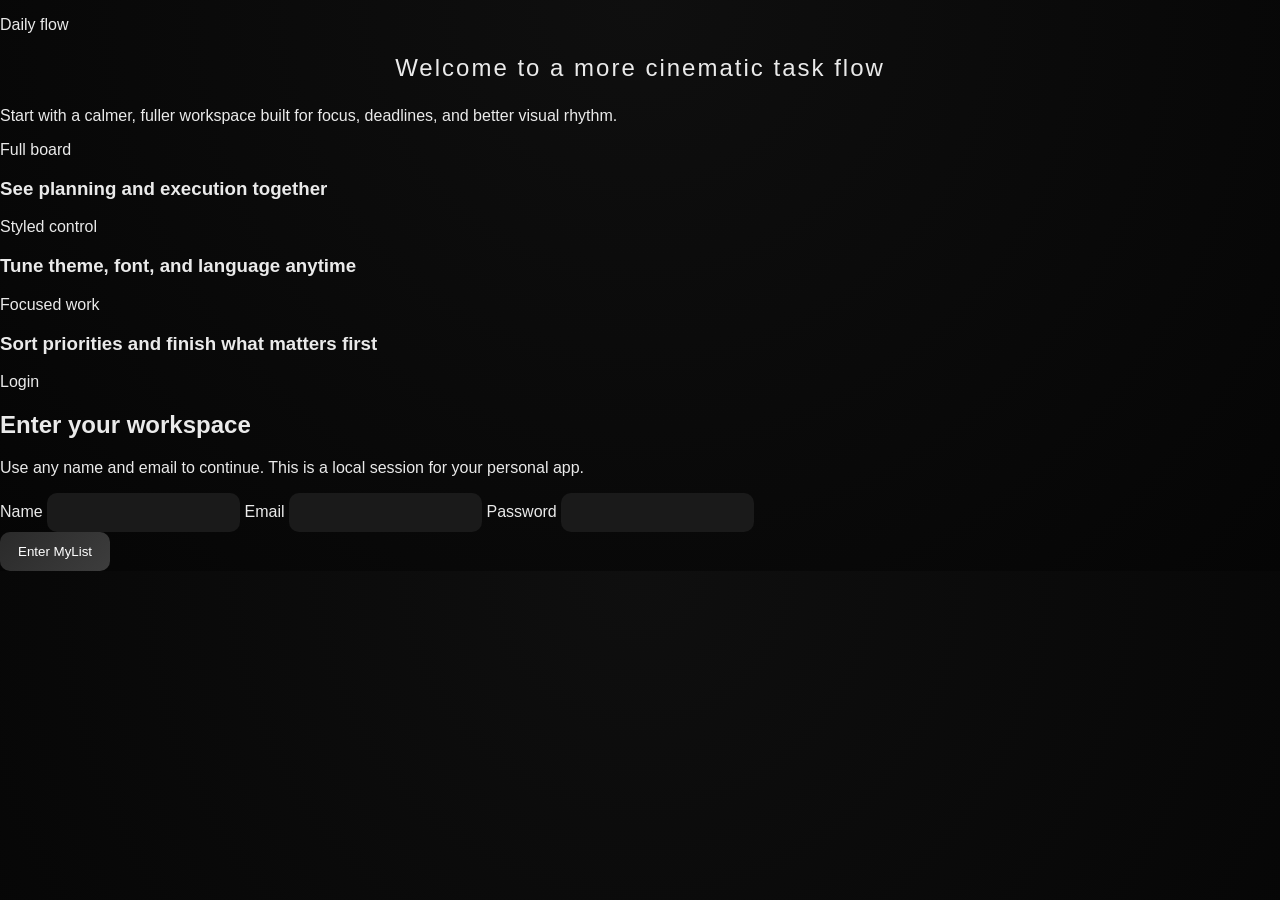
==== src/main/resources/static/login.html @ 45250422 "Feature Addition" ====
<!DOCTYPE html>
<html lang="en">
<head>
    <meta charset="UTF-8">
    <meta name="viewport" content="width=device-width, initial-scale=1.0">
    <title>MyList Login</title>
    <link rel="stylesheet" href="style.css?v=4">
</head>
<body data-page="login">
<div class="login-shell">
    <section class="login-stage">
        <div class="login-glow login-glow-one"></div>
        <div class="login-glow login-glow-two"></div>

        <div class="login-showcase">
            <p class="eyebrow" data-i18n="brandTag">Creative routine</p>
            <h1 data-i18n="loginTitle">Welcome to a more cinematic task flow</h1>
            <p class="muted-copy" data-i18n="loginDescription">Start with a calmer, fuller workspace built for focus, deadlines, and better visual rhythm.</p>

            <div class="showcase-grid">
                <article class="showcase-card">
                    <span class="panel-label" data-i18n="loginFeatureOneLabel">Full board</span>
                    <h3 data-i18n="loginFeatureOneTitle">See planning and execution together</h3>
                </article>
                <article class="showcase-card">
                    <span class="panel-label" data-i18n="loginFeatureTwoLabel">Styled control</span>
                    <h3 data-i18n="loginFeatureTwoTitle">Tune theme, font, and language anytime</h3>
                </article>
                <article class="showcase-card">
                    <span class="panel-label" data-i18n="loginFeatureThreeLabel">Focused work</span>
                    <h3 data-i18n="loginFeatureThreeTitle">Sort priorities and finish what matters first</h3>
                </article>
            </div>
        </div>

        <div class="login-card">
            <p class="panel-label" data-i18n="loginPanelLabel">Login</p>
            <h2 data-i18n="loginPanelTitle">Enter your workspace</h2>
            <p class="muted-copy" data-i18n="loginPanelCopy">Use any name and email to continue. This is a local session for your personal app.</p>

            <form id="loginForm" class="task-form">
                <label class="field">
                    <span data-i18n="loginNameLabel">Name</span>
                    <input id="loginName" type="text" maxlength="80" required>
                </label>

                <label class="field">
                    <span data-i18n="loginEmailLabel">Email</span>
                    <input id="loginEmail" type="email" maxlength="120" required>
                </label>

                <label class="field">
                    <span data-i18n="loginPasswordLabel">Password</span>
                    <input id="loginPassword" type="password" minlength="4" required>
                </label>

                <div class="form-actions">
                    <button type="submit" class="primary-action wide-action" data-i18n="loginButton">Enter MyList</button>
                </div>
            </form>
        </div>
    </section>
</div>

<script src="preferences.js?v=4"></script>
<script src="auth.js?v=4"></script>
</body>
</html>
---- src/main/resources/static/style.css ----
/* ===== GLOBAL ===== */
body {
    margin: 0;
    font-family: 'Segoe UI', sans-serif;
    background: radial-gradient(circle at top, #0f0f0f, #050505);
    color: #eaeaea;
}

/* ===== CONTAINER ===== */
.container {
    width: 40%;
    margin: 60px auto;
    padding: 30px;
    border-radius: 20px;
    background: rgba(255, 255, 255, 0.04);
    backdrop-filter: blur(30px);
    box-shadow: 0 0 80px rgba(0,0,0,0.9);
    animation: fadeIn 0.8s ease;
}

/* Fade Animation */
@keyframes fadeIn {
    from { opacity: 0; transform: translateY(15px); }
    to { opacity: 1; transform: translateY(0); }
}

h1 {
    text-align: center;
    font-weight: 300;
    letter-spacing: 2px;
    margin-bottom: 25px;
}

/* ===== INPUT SECTION ===== */
.input-section {
    display: flex;
    gap: 10px;
    margin-bottom: 25px;
}

input {
    flex: 1;
    padding: 12px;
    border-radius: 10px;
    border: none;
    background: #1a1a1a;
    color: white;
    outline: none;
    transition: 0.2s;
}

input:focus {
    background: #222;
}

/* ===== BUTTON ===== */
button {
    padding: 12px 18px;
    border-radius: 10px;
    border: none;
    background: linear-gradient(135deg, #2a2a2a, #3d3d3d);
    color: white;
    cursor: pointer;
    transition: all 0.25s ease;
}

button:hover {
    transform: scale(1.05);
    background: linear-gradient(135deg, #3a3a3a, #555);
}

/* ===== TASK LIST ===== */
.task {
    background: rgba(255,255,255,0.05);
    padding: 15px;
    margin-top: 12px;
    border-radius: 14px;
    display: flex;
    justify-content: space-between;
    align-items: center;
    animation: slideUp 0.4s ease;
    transition: 0.3s;
}

.task:hover {
    transform: translateY(-3px);
    background: rgba(255,255,255,0.07);
}

/* Entry animation */
@keyframes slideUp {
    from { opacity: 0; transform: translateY(20px);}
    to { opacity: 1; transform: translateY(0);}
}

/* Task Info */
.task-info {
    display: flex;
    align-items: center;
    gap: 10px;
}

.task-text {
    display: flex;
    flex-direction: column;
}

/* Completed */
.completed {
    opacity: 0.5;
    text-decoration: line-through;
}

/* Checkbox */
.checkbox {
    width: 16px;
    height: 16px;
    cursor: pointer;
}

/* Delete Button */
.delete-btn {
    background: transparent;
    border: 1px solid #666;
    color: #bbb;
    padding: 6px 10px;
    border-radius: 8px;
    transition: 0.2s;
}

.delete-btn:hover {
    border-color: #ff5c5c;
    color: #ff5c5c;
}

/* Empty state */
.empty {
    text-align: center;
    opacity: 0.4;
    margin-top: 20px;
    font-style: italic;
}
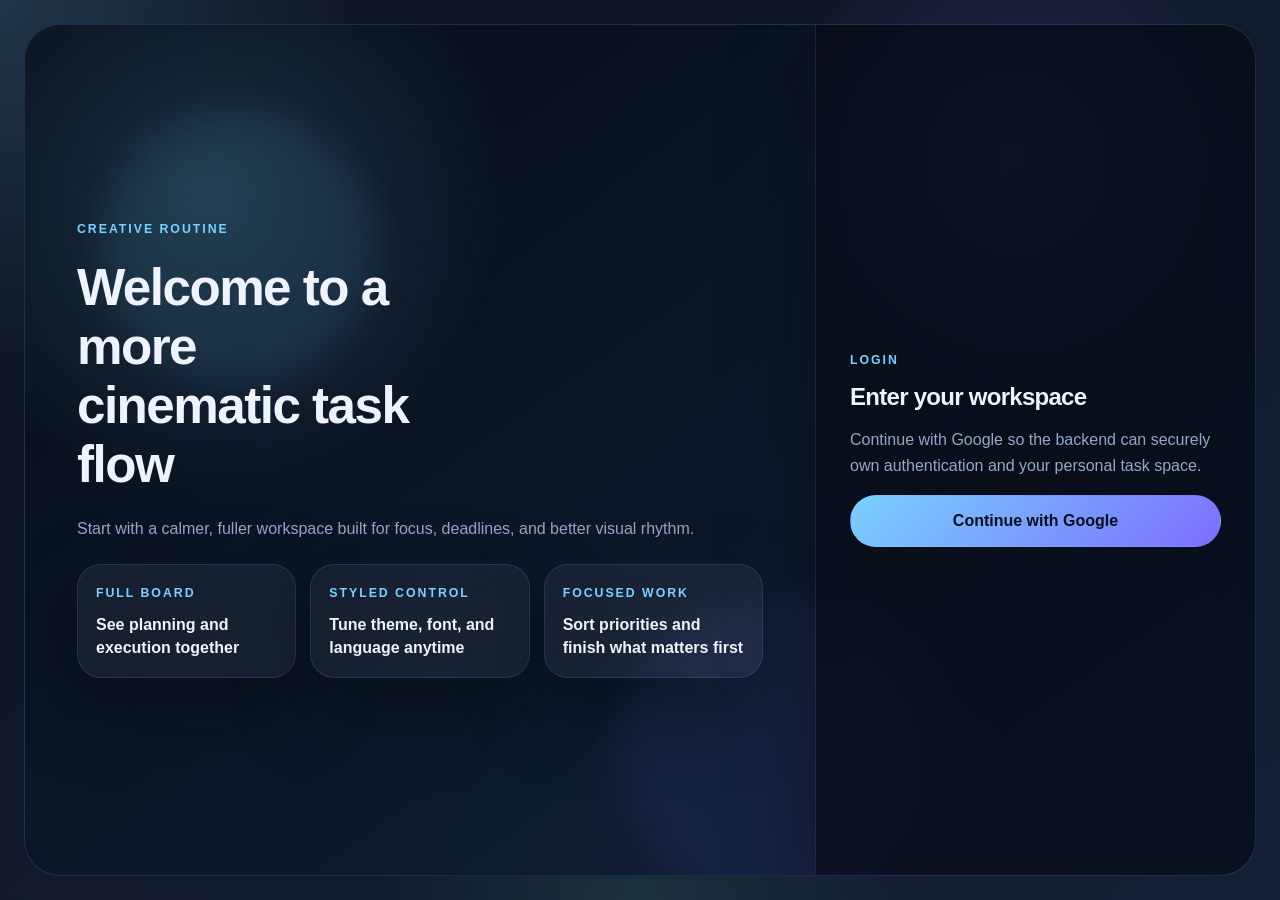
==== commit 6e5da143: "Feature and UI Update" ====
--- a/src/main/resources/static/login.html
+++ b/src/main/resources/static/login.html
@@ -4,7 +4,7 @@
     <meta charset="UTF-8">
     <meta name="viewport" content="width=device-width, initial-scale=1.0">
     <title>MyList Login</title>
-    <link rel="stylesheet" href="style.css?v=4">
+    <link rel="stylesheet" href="style.css?v=5">
 </head>
 <body data-page="login">
 <div class="login-shell">
@@ -36,33 +36,16 @@
         <div class="login-card">
             <p class="panel-label" data-i18n="loginPanelLabel">Login</p>
             <h2 data-i18n="loginPanelTitle">Enter your workspace</h2>
-            <p class="muted-copy" data-i18n="loginPanelCopy">Use any name and email to continue. This is a local session for your personal app.</p>
+            <p class="muted-copy" data-i18n="loginPanelCopy">Continue with Google so the backend can securely own authentication and your personal task space.</p>
 
-            <form id="loginForm" class="task-form">
-                <label class="field">
-                    <span data-i18n="loginNameLabel">Name</span>
-                    <input id="loginName" type="text" maxlength="80" required>
-                </label>
-
-                <label class="field">
-                    <span data-i18n="loginEmailLabel">Email</span>
-                    <input id="loginEmail" type="email" maxlength="120" required>
-                </label>
-
-                <label class="field">
-                    <span data-i18n="loginPasswordLabel">Password</span>
-                    <input id="loginPassword" type="password" minlength="4" required>
-                </label>
-
-                <div class="form-actions">
-                    <button type="submit" class="primary-action wide-action" data-i18n="loginButton">Enter MyList</button>
-                </div>
-            </form>
+            <div class="task-form">
+                <a class="primary-action wide-action oauth-button" href="/oauth2/authorization/google">Continue with Google</a>
+            </div>
         </div>
     </section>
 </div>
 
-<script src="preferences.js?v=4"></script>
-<script src="auth.js?v=4"></script>
+<script src="preferences.js?v=5"></script>
+<script src="auth.js?v=5"></script>
 </body>
 </html>
--- a/src/main/resources/static/style.css
+++ b/src/main/resources/static/style.css
@@ -1,142 +1,713 @@
-/* ===== GLOBAL ===== */
+:root {
+    --bg: #0d1320;
+    --bg-2: #141f35;
+    --surface: rgba(15, 24, 40, 0.92);
+    --surface-2: rgba(21, 33, 56, 0.92);
+    --surface-3: rgba(31, 46, 75, 0.92);
+    --line: rgba(128, 168, 255, 0.16);
+    --text: #eef4ff;
+    --muted: #95a7c9;
+    --accent: #79d2ff;
+    --accent-2: #7c6dff;
+    --green: #67d9aa;
+    --red: #ff8e8e;
+    --gold: #ffcf71;
+    --shadow: 0 30px 80px rgba(0, 0, 0, 0.35);
+    --radius-xl: 34px;
+    --radius-lg: 24px;
+    --radius-md: 18px;
+    --font-body: "Segoe UI", "Trebuchet MS", sans-serif;
+    --font-display: "Trebuchet MS", "Segoe UI", sans-serif;
+}
+
+:root[data-theme="sunrise"] {
+    --bg: #2f1f1c;
+    --bg-2: #9f5d3e;
+    --surface: rgba(53, 29, 24, 0.9);
+    --surface-2: rgba(92, 47, 32, 0.9);
+    --surface-3: rgba(126, 67, 42, 0.9);
+    --line: rgba(255, 213, 162, 0.18);
+    --text: #fff4e8;
+    --muted: #efc9ac;
+    --accent: #ffd166;
+    --accent-2: #ff8b5e;
+    --green: #8fe3ae;
+    --red: #ffb0a3;
+    --gold: #ffd166;
+}
+
+:root[data-theme="forest"] {
+    --bg: #071813;
+    --bg-2: #16382d;
+    --surface: rgba(10, 27, 22, 0.92);
+    --surface-2: rgba(18, 42, 34, 0.92);
+    --surface-3: rgba(29, 62, 50, 0.92);
+    --line: rgba(143, 232, 188, 0.18);
+    --text: #f0fff7;
+    --muted: #afd5c2;
+    --accent: #8fe8bc;
+    --accent-2: #57c7a0;
+    --green: #8fe8bc;
+    --red: #ff9d9d;
+    --gold: #ffe08a;
+}
+
+:root[data-font="editorial"] {
+    --font-body: Georgia, "Times New Roman", serif;
+    --font-display: Georgia, "Times New Roman", serif;
+}
+
+:root[data-font="classic"] {
+    --font-body: Verdana, Geneva, sans-serif;
+    --font-display: Garamond, Georgia, serif;
+}
+
+* {
+    box-sizing: border-box;
+}
+
+html,
+body {
+    min-height: 100%;
+}
+
 body {
     margin: 0;
-    font-family: 'Segoe UI', sans-serif;
-    background: radial-gradient(circle at top, #0f0f0f, #050505);
-    color: #eaeaea;
-}
-
-/* ===== CONTAINER ===== */
-.container {
-    width: 40%;
-    margin: 60px auto;
-    padding: 30px;
-    border-radius: 20px;
+    color: var(--text);
+    font-family: var(--font-body);
+    background:
+        radial-gradient(circle at top left, rgba(121, 210, 255, 0.18), transparent 24%),
+        radial-gradient(circle at 80% 15%, rgba(124, 109, 255, 0.16), transparent 18%),
+        radial-gradient(circle at bottom center, rgba(103, 217, 170, 0.1), transparent 24%),
+        linear-gradient(140deg, var(--bg) 0%, var(--bg-2) 100%);
+}
+
+body[data-page="login"] {
+    min-height: 100vh;
+}
+
+a {
+    color: inherit;
+    text-decoration: none;
+}
+
+button,
+input,
+textarea,
+select {
+    font: inherit;
+}
+
+button,
+input,
+textarea,
+select {
+    border: 1px solid var(--line);
+    color: var(--text);
     background: rgba(255, 255, 255, 0.04);
-    backdrop-filter: blur(30px);
-    box-shadow: 0 0 80px rgba(0,0,0,0.9);
-    animation: fadeIn 0.8s ease;
-}
-
-/* Fade Animation */
-@keyframes fadeIn {
-    from { opacity: 0; transform: translateY(15px); }
-    to { opacity: 1; transform: translateY(0); }
-}
-
-h1 {
-    text-align: center;
-    font-weight: 300;
-    letter-spacing: 2px;
-    margin-bottom: 25px;
-}
-
-/* ===== INPUT SECTION ===== */
-.input-section {
+}
+
+button {
+    cursor: pointer;
+}
+
+input,
+textarea,
+select {
+    width: 100%;
+    padding: 14px 16px;
+    border-radius: 16px;
+    min-height: 52px;
+}
+
+textarea {
+    resize: vertical;
+}
+
+.page-shell {
+    min-height: 100vh;
+    display: grid;
+    grid-template-columns: 320px 1fr;
+    gap: 22px;
+    padding: 22px;
+}
+
+.side-rail,
+.top-banner,
+.board-surface,
+.page-footer,
+.login-card,
+.showcase-card,
+.profile-panel,
+.composer-panel,
+.settings-card {
+    backdrop-filter: blur(16px);
+    box-shadow: var(--shadow);
+}
+
+.side-rail {
+    display: grid;
+    grid-template-rows: auto auto auto 1fr;
+    gap: 18px;
+    padding: 24px;
+    border-radius: var(--radius-xl);
+    background:
+        linear-gradient(180deg, rgba(255, 255, 255, 0.03), rgba(255, 255, 255, 0)),
+        var(--surface);
+    border: 1px solid var(--line);
+}
+
+.workspace {
+    display: grid;
+    grid-template-rows: auto 1fr auto;
+    gap: 22px;
+    min-width: 0;
+}
+
+.brand-stack h1,
+.banner-copy h2,
+.board-head h3,
+.panel-head h3,
+.login-showcase h1,
+.login-card h2 {
+    margin: 0;
+    font-family: var(--font-display);
+    letter-spacing: -0.03em;
+}
+
+.brand-stack h1 {
+    font-size: 2.4rem;
+}
+
+.banner-copy h2,
+.login-showcase h1 {
+    font-size: clamp(2.4rem, 4vw, 4.4rem);
+    max-width: 12ch;
+}
+
+.eyebrow,
+.panel-label {
+    margin: 0;
+    color: var(--accent);
+    text-transform: uppercase;
+    letter-spacing: 0.16em;
+    font-size: 0.77rem;
+    font-weight: 700;
+}
+
+.muted-copy {
+    margin: 0;
+    color: var(--muted);
+    line-height: 1.6;
+}
+
+.side-nav,
+.profile-actions,
+.form-actions,
+.control-group,
+.chip-row,
+.task-card-actions {
     display: flex;
+    flex-wrap: wrap;
     gap: 10px;
-    margin-bottom: 25px;
-}
-
-input {
-    flex: 1;
-    padding: 12px;
-    border-radius: 10px;
-    border: none;
-    background: #1a1a1a;
-    color: white;
-    outline: none;
-    transition: 0.2s;
-}
-
-input:focus {
-    background: #222;
-}
-
-/* ===== BUTTON ===== */
-button {
-    padding: 12px 18px;
-    border-radius: 10px;
-    border: none;
-    background: linear-gradient(135deg, #2a2a2a, #3d3d3d);
-    color: white;
-    cursor: pointer;
-    transition: all 0.25s ease;
-}
-
-button:hover {
-    transform: scale(1.05);
-    background: linear-gradient(135deg, #3a3a3a, #555);
-}
-
-/* ===== TASK LIST ===== */
-.task {
-    background: rgba(255,255,255,0.05);
-    padding: 15px;
-    margin-top: 12px;
+}
+
+.nav-link,
+.ghost-action,
+.chip,
+.primary-action {
+    padding: 12px 16px;
+    border-radius: 999px;
+    border: 1px solid var(--line);
+    transition: transform 0.18s ease, background 0.18s ease, border-color 0.18s ease;
+}
+
+.nav-link:hover,
+.ghost-action:hover,
+.chip:hover,
+.primary-action:hover {
+    transform: translateY(-1px);
+}
+
+.nav-link.active,
+.primary-action {
+    background: linear-gradient(135deg, var(--accent), var(--accent-2));
+    color: #07101d;
+    border-color: transparent;
+    font-weight: 700;
+}
+
+.ghost-action,
+.chip {
+    background: rgba(255, 255, 255, 0.04);
+}
+
+.chip.is-active {
+    border-color: rgba(121, 210, 255, 0.55);
+    background: rgba(121, 210, 255, 0.14);
+}
+
+.side-panel,
+.settings-card {
+    padding: 18px;
+    border-radius: var(--radius-lg);
+    background: var(--surface-2);
+    border: 1px solid var(--line);
+}
+
+.profile-panel {
+    display: grid;
+    gap: 12px;
+}
+
+.profile-mark {
+    width: 56px;
+    height: 56px;
+    border-radius: 18px;
+    display: grid;
+    place-items: center;
+    font-weight: 800;
+    font-size: 1.2rem;
+    background: linear-gradient(135deg, var(--accent), var(--accent-2));
+    color: #07101d;
+}
+
+.profile-panel h2 {
+    margin: 0;
+}
+
+.panel-head.compact {
+    display: flex;
+    justify-content: space-between;
+    align-items: flex-start;
+    gap: 12px;
+}
+
+.task-form,
+.settings-form {
+    display: grid;
+    gap: 14px;
+}
+
+.field {
+    display: grid;
+    gap: 8px;
+}
+
+.field span {
+    font-size: 0.9rem;
+    font-weight: 700;
+}
+
+.field-row,
+.settings-columns,
+.banner-grid {
+    display: grid;
+    gap: 14px;
+}
+
+.field-row {
+    grid-template-columns: repeat(2, minmax(0, 1fr));
+}
+
+.top-banner {
+    padding: 26px;
+    border-radius: var(--radius-xl);
+    border: 1px solid var(--line);
+    background:
+        linear-gradient(135deg, rgba(121, 210, 255, 0.1), rgba(124, 109, 255, 0.12)),
+        var(--surface);
+    display: grid;
+    grid-template-columns: 1.1fr 1fr;
+    gap: 18px;
+    align-items: start;
+}
+
+.banner-grid {
+    grid-template-columns: repeat(2, minmax(0, 1fr));
+}
+
+.metric-card {
+    padding: 18px;
+    border-radius: 22px;
+    border: 1px solid var(--line);
+    background: var(--surface-2);
+    display: grid;
+    gap: 8px;
+}
+
+.metric-card strong {
+    font-size: 2rem;
+}
+
+.metric-primary {
+    background: linear-gradient(135deg, var(--accent), var(--accent-2));
+    color: #07101d;
+}
+
+.board-surface {
+    padding: 24px;
+    border-radius: var(--radius-xl);
+    border: 1px solid var(--line);
+    background: var(--surface);
+    display: grid;
+    gap: 18px;
+    min-width: 0;
+}
+
+.board-status {
+    padding: 10px 14px;
     border-radius: 14px;
+    border: 1px solid var(--line);
+    background: rgba(255, 255, 255, 0.04);
+    color: var(--muted);
+}
+
+.board-head {
+    display: flex;
+    justify-content: space-between;
+    align-items: flex-start;
+    gap: 12px;
+}
+
+.control-strip {
+    display: grid;
+    grid-template-columns: 1fr auto;
+    gap: 14px;
+}
+
+.search-field {
+    display: block;
+}
+
+.task-grid {
+    display: grid;
+    grid-template-columns: repeat(auto-fill, minmax(260px, 1fr));
+    gap: 16px;
+    align-content: start;
+    min-height: 420px;
+}
+
+.task-card,
+.empty-card {
+    padding: 18px;
+    border-radius: 24px;
+    border: 1px solid var(--line);
+    background:
+        linear-gradient(180deg, rgba(255, 255, 255, 0.03), rgba(255, 255, 255, 0)),
+        var(--surface-3);
+    display: grid;
+    gap: 16px;
+}
+
+.task-card.completed {
+    opacity: 0.72;
+}
+
+.task-card-topline {
+    display: flex;
+    align-items: center;
+    gap: 10px;
+}
+
+.task-date {
+    margin-left: auto;
+    color: var(--muted);
+    font-size: 0.9rem;
+}
+
+.priority-orb {
+    width: 12px;
+    height: 12px;
+    border-radius: 999px;
+    background: var(--accent);
+}
+
+.priority-orb.high {
+    background: var(--red);
+}
+
+.priority-orb.medium {
+    background: var(--gold);
+}
+
+.priority-orb.low {
+    background: var(--green);
+}
+
+.task-card-body h3 {
+    margin: 0 0 8px;
+    font-size: 1.2rem;
+}
+
+.task-card-body p {
+    margin: 0;
+    color: var(--muted);
+    line-height: 1.6;
+    overflow-wrap: anywhere;
+}
+
+.action-chip {
+    background: rgba(255, 255, 255, 0.06);
+}
+
+.danger-chip {
+    border-color: rgba(255, 142, 142, 0.2);
+    color: var(--red);
+}
+
+.empty-card {
+    place-content: center;
+    min-height: 260px;
+}
+
+.page-footer {
     display: flex;
     justify-content: space-between;
     align-items: center;
-    animation: slideUp 0.4s ease;
-    transition: 0.3s;
-}
-
-.task:hover {
-    transform: translateY(-3px);
-    background: rgba(255,255,255,0.07);
-}
-
-/* Entry animation */
-@keyframes slideUp {
-    from { opacity: 0; transform: translateY(20px);}
-    to { opacity: 1; transform: translateY(0);}
-}
-
-/* Task Info */
-.task-info {
+    gap: 12px;
+    padding: 18px 22px;
+    border-radius: var(--radius-lg);
+    border: 1px solid var(--line);
+    background: rgba(9, 15, 28, 0.55);
+}
+
+.settings-columns {
+    grid-template-columns: minmax(320px, 420px) 1fr;
+}
+
+.preview-card-live {
+    display: grid;
+    gap: 16px;
+}
+
+.preview-header {
     display: flex;
+    justify-content: space-between;
     align-items: center;
-    gap: 10px;
-}
-
-.task-text {
-    display: flex;
-    flex-direction: column;
-}
-
-/* Completed */
-.completed {
-    opacity: 0.5;
-    text-decoration: line-through;
-}
-
-/* Checkbox */
-.checkbox {
-    width: 16px;
-    height: 16px;
-    cursor: pointer;
-}
-
-/* Delete Button */
-.delete-btn {
-    background: transparent;
-    border: 1px solid #666;
-    color: #bbb;
+    gap: 12px;
+}
+
+.preview-badge,
+.static-chip {
+    padding: 10px 14px;
+    border-radius: 999px;
+    border: 1px solid var(--line);
+    background: rgba(255, 255, 255, 0.05);
+}
+
+.static-chip.high {
+    color: var(--red);
+}
+
+.login-shell {
+    min-height: 100vh;
+    padding: 24px;
+}
+
+.login-stage {
+    min-height: calc(100vh - 48px);
+    border-radius: 36px;
+    border: 1px solid var(--line);
+    background:
+        radial-gradient(circle at 15% 20%, rgba(121, 210, 255, 0.16), transparent 24%),
+        radial-gradient(circle at 80% 15%, rgba(124, 109, 255, 0.18), transparent 18%),
+        linear-gradient(145deg, rgba(7, 14, 25, 0.96), rgba(17, 31, 55, 0.96));
+    overflow: hidden;
+    display: grid;
+    grid-template-columns: 1.2fr 440px;
+    position: relative;
+}
+
+.login-showcase,
+.login-card {
+    position: relative;
+    z-index: 1;
+}
+
+.login-showcase {
+    padding: 52px;
+    display: grid;
+    align-content: center;
+    gap: 22px;
+}
+
+.showcase-grid {
+    display: grid;
+    grid-template-columns: repeat(3, minmax(0, 1fr));
+    gap: 14px;
+}
+
+.showcase-card {
+    padding: 18px;
+    border-radius: 24px;
+    border: 1px solid var(--line);
+    background: rgba(255, 255, 255, 0.05);
+}
+
+.showcase-card h3 {
+    margin: 12px 0 0;
+    font-size: 1rem;
+    line-height: 1.45;
+}
+
+.login-card {
+    padding: 42px 34px;
+    background: rgba(7, 12, 22, 0.72);
+    border-left: 1px solid var(--line);
+    display: grid;
+    align-content: center;
+    gap: 16px;
+}
+
+.wide-action {
+    width: 100%;
+    justify-content: center;
+}
+
+.oauth-button {
+    display: inline-flex;
+    align-items: center;
+    min-height: 52px;
+}
+
+.login-glow {
+    position: absolute;
+    border-radius: 999px;
+    filter: blur(18px);
+    opacity: 0.45;
+}
+
+.login-glow-one {
+    width: 280px;
+    height: 280px;
+    background: rgba(121, 210, 255, 0.2);
+    top: 10%;
+    left: 6%;
+}
+
+.login-glow-two {
+    width: 320px;
+    height: 320px;
+    background: rgba(124, 109, 255, 0.18);
+    right: 26%;
+    bottom: -40px;
+}
+
+.toast {
+    position: fixed;
+    right: 22px;
+    bottom: 22px;
+    padding: 14px 16px;
+    border-radius: 16px;
+    background: var(--surface-3);
+    border: 1px solid var(--line);
+    box-shadow: var(--shadow);
+    opacity: 0;
+    transform: translateY(10px);
+    transition: opacity 0.2s ease, transform 0.2s ease;
+}
+
+.toast.success {
+    border-color: rgba(103, 217, 170, 0.35);
+}
+
+.toast.error {
+    border-color: rgba(255, 142, 142, 0.35);
+}
+
+.toast button {
+    margin-left: 10px;
     padding: 6px 10px;
-    border-radius: 8px;
-    transition: 0.2s;
-}
-
-.delete-btn:hover {
-    border-color: #ff5c5c;
-    color: #ff5c5c;
-}
-
-/* Empty state */
-.empty {
-    text-align: center;
-    opacity: 0.4;
-    margin-top: 20px;
-    font-style: italic;
-}+}
+
+.toast.visible {
+    opacity: 1;
+    transform: translateY(0);
+}
+
+.hidden {
+    display: none;
+}
+
+.visually-hidden {
+    position: absolute;
+    width: 1px;
+    height: 1px;
+    padding: 0;
+    margin: -1px;
+    overflow: hidden;
+    clip: rect(0, 0, 0, 0);
+    white-space: nowrap;
+    border: 0;
+}
+
+button:focus-visible,
+input:focus-visible,
+textarea:focus-visible,
+select:focus-visible,
+a:focus-visible {
+    outline: 2px solid var(--accent);
+    outline-offset: 2px;
+}
+
+@media (max-width: 1180px) {
+    .page-shell,
+    .login-stage,
+    .top-banner,
+    .settings-columns {
+        grid-template-columns: 1fr;
+    }
+
+    .side-rail {
+        grid-template-rows: auto;
+    }
+
+    .showcase-grid,
+    .banner-grid {
+        grid-template-columns: 1fr 1fr;
+    }
+}
+
+@media (max-width: 780px) {
+    .page-shell,
+    .login-shell {
+        padding: 12px;
+    }
+
+    .page-shell {
+        gap: 12px;
+    }
+
+    .side-rail,
+    .top-banner,
+    .board-surface,
+    .page-footer,
+    .login-showcase,
+    .login-card {
+        padding: 18px;
+    }
+
+    .control-strip,
+    .field-row,
+    .showcase-grid,
+    .banner-grid {
+        grid-template-columns: 1fr;
+    }
+
+    .board-head,
+    .page-footer,
+    .preview-header {
+        flex-direction: column;
+        align-items: flex-start;
+    }
+}
+
+@media (prefers-reduced-motion: reduce) {
+    * {
+        animation-duration: 0.001ms !important;
+        animation-iteration-count: 1 !important;
+        transition-duration: 0.001ms !important;
+        scroll-behavior: auto !important;
+    }
+}
